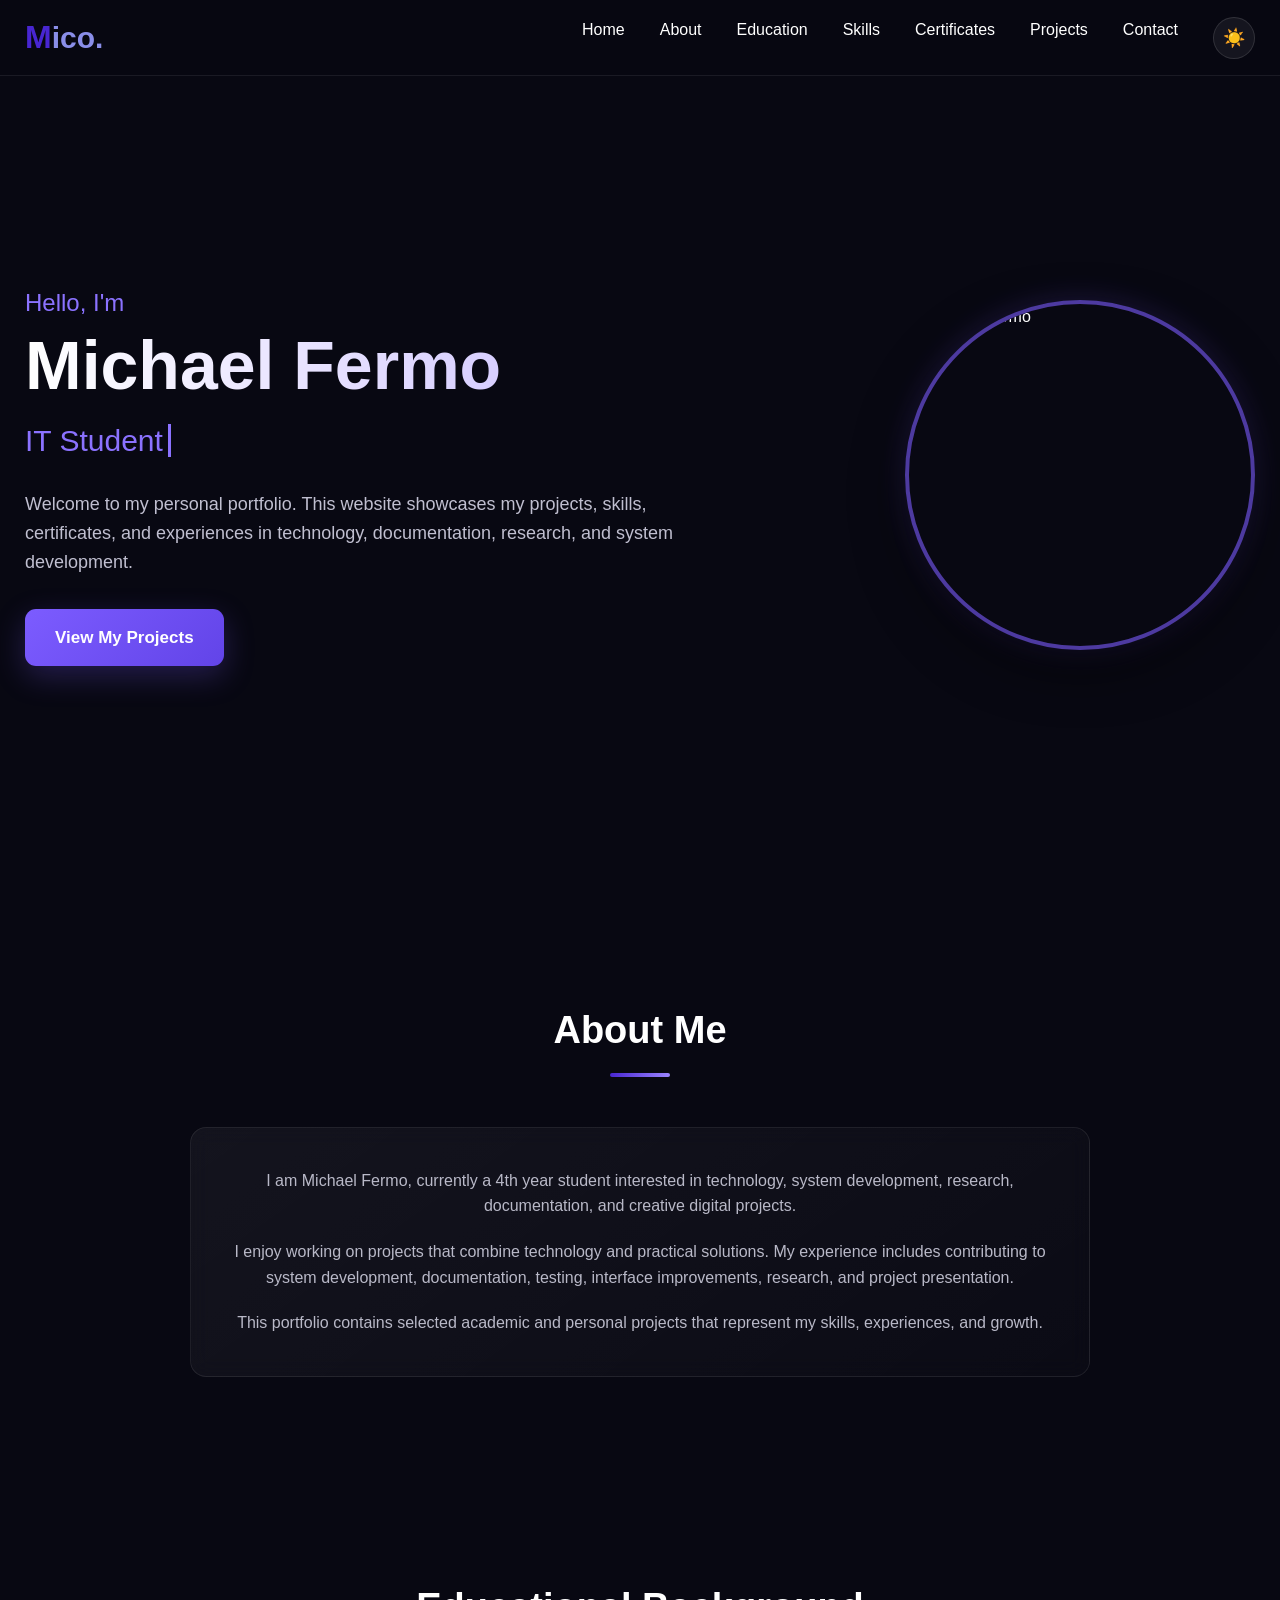
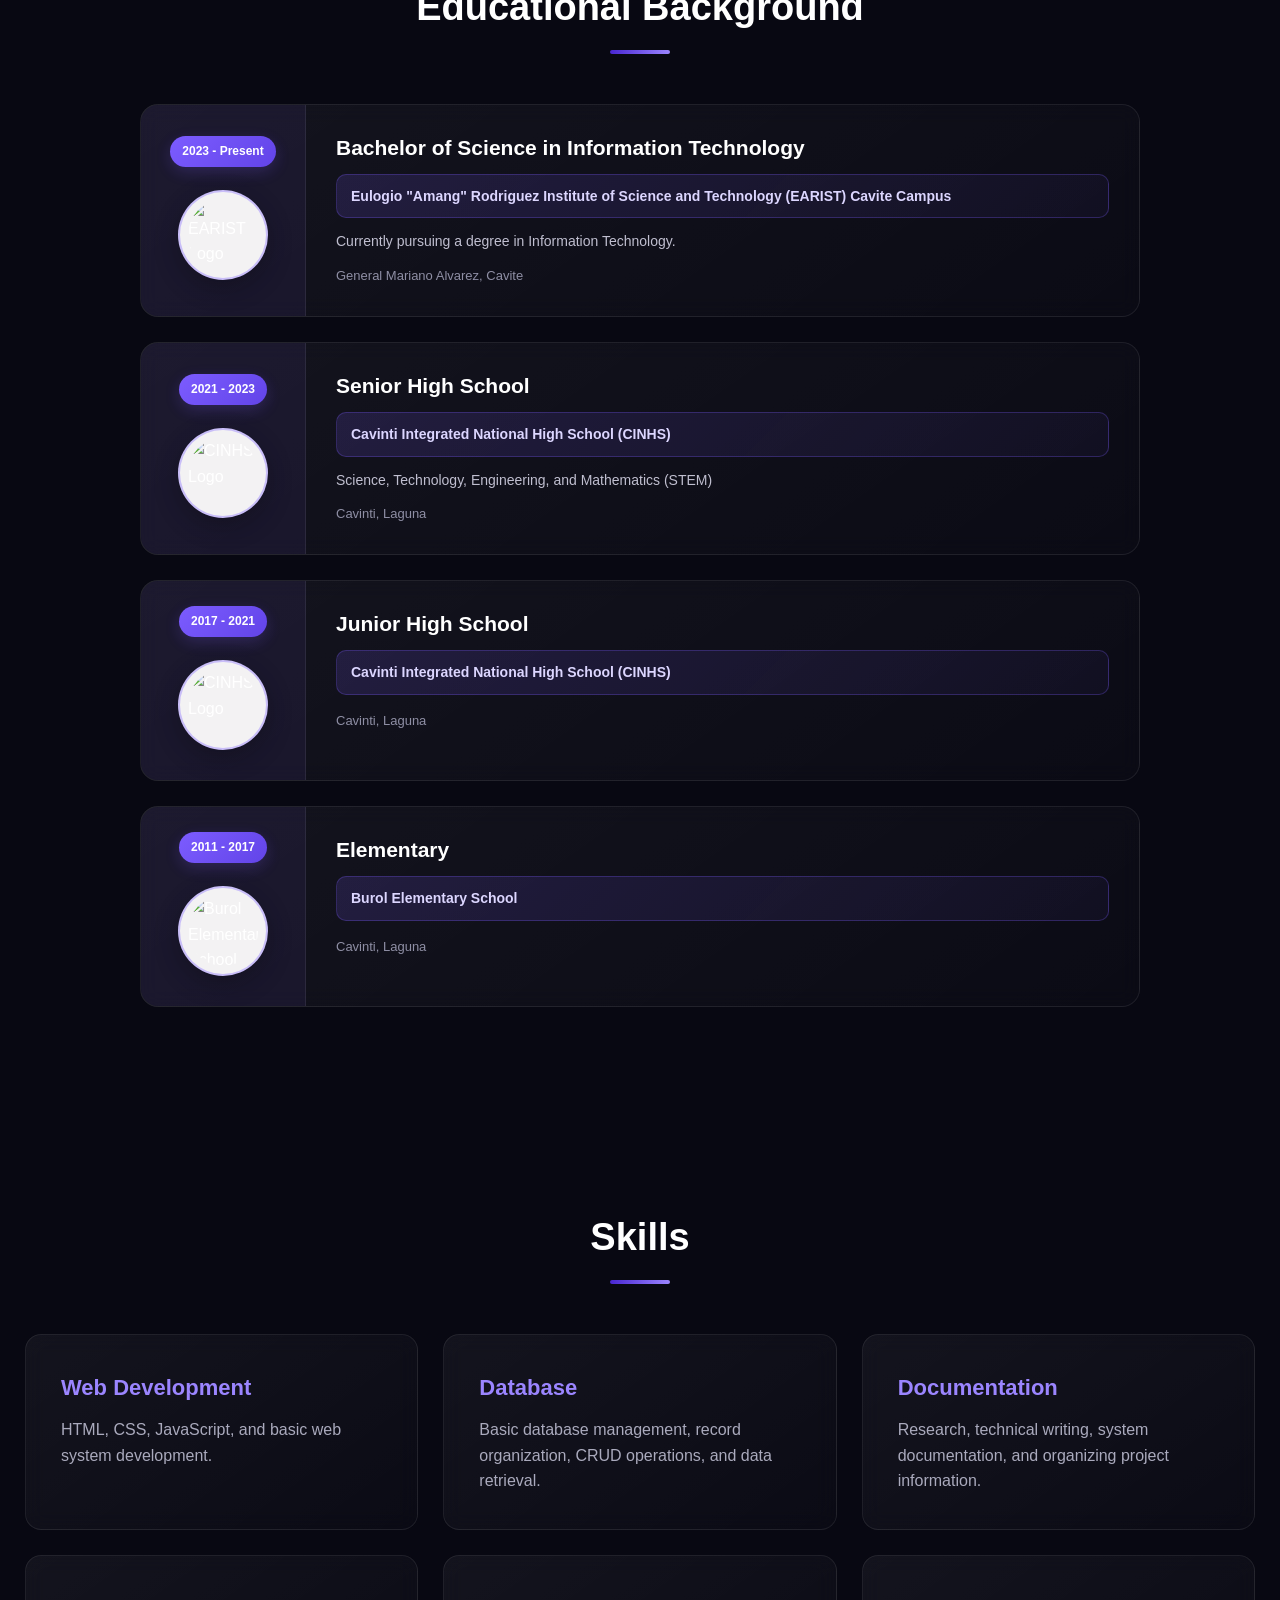
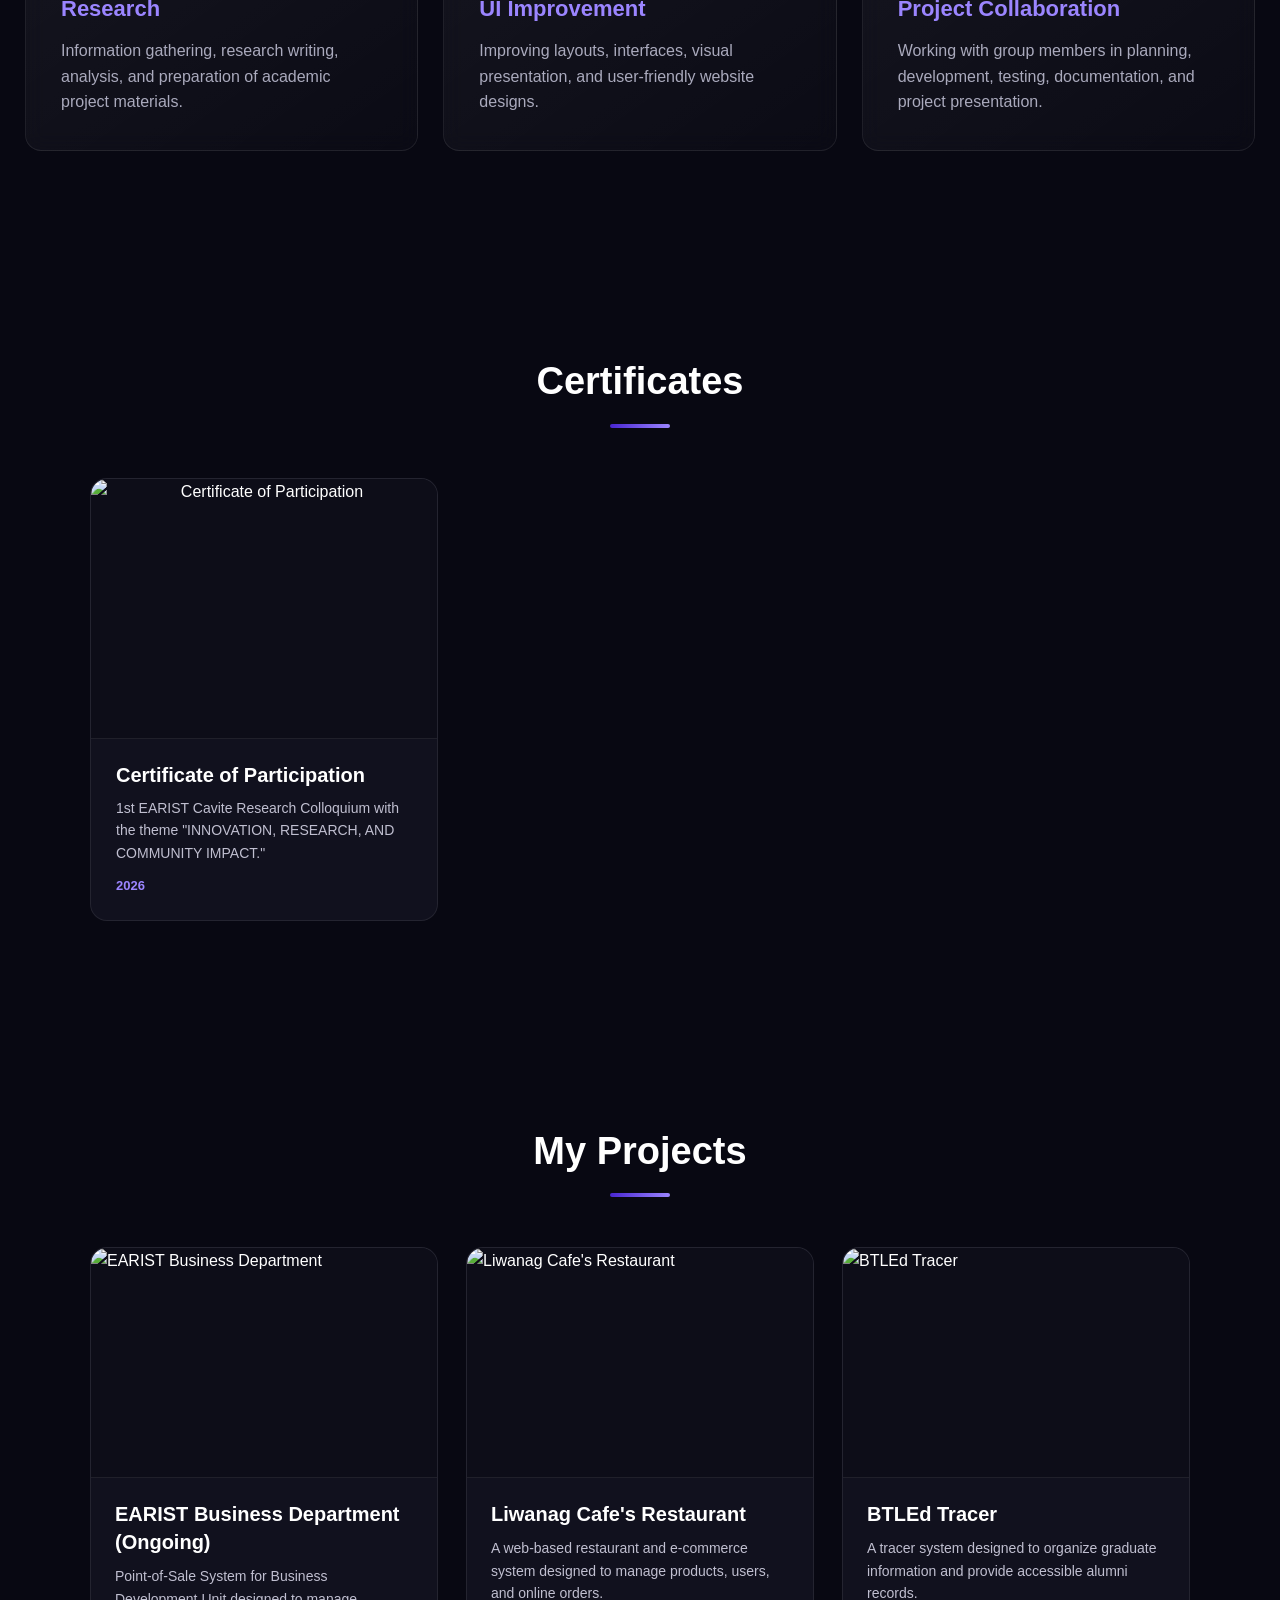
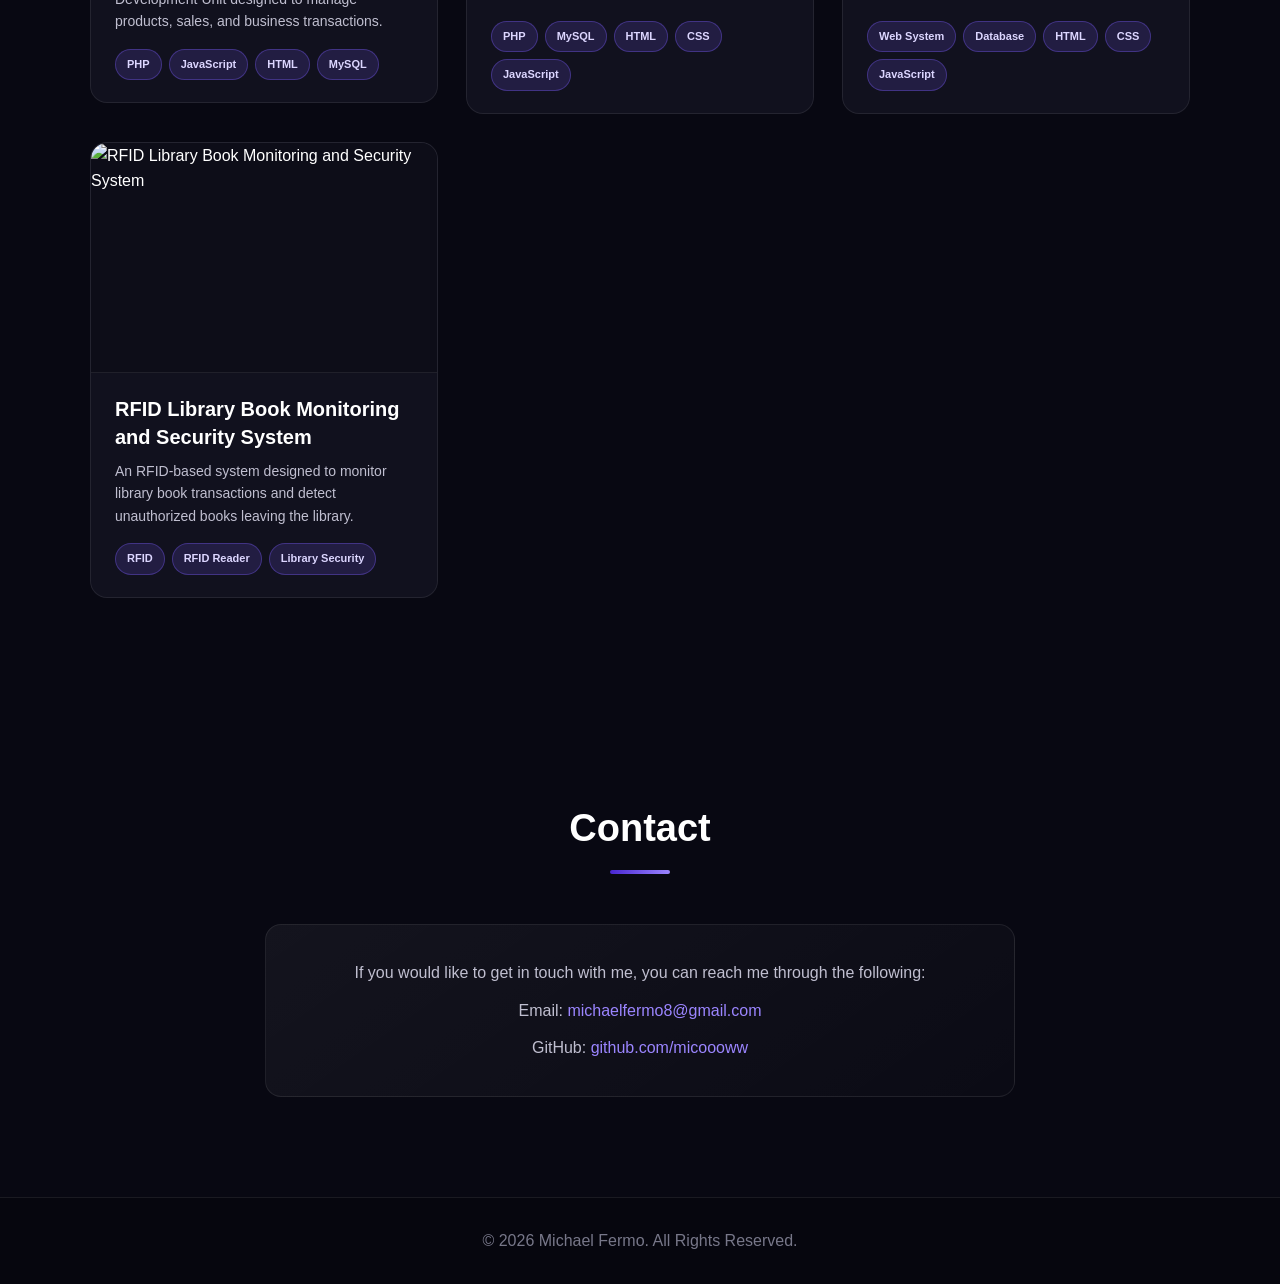
==== michael portfolio/index.html @ c7717c49 "Update index" ====
<!DOCTYPE html>
<html lang="en">
<head>
    <meta charset="UTF-8">
    <meta name="viewport" content="width=device-width, initial-scale=1.0">

    <title>Michael Fermo | My Portfolio</title>

    <link rel="stylesheet" href="style.css">
</head>

<body>

<!-- =========================================
     HEADER / NAVIGATION
========================================= -->

<header>
    <nav>
        <h2 class="logo">
            <span>M</span>ico.
        </h2>

        <ul>
            <li><a href="#home">Home</a></li>
            <li><a href="#about">About</a></li>
            <li><a href="#education">Education</a></li>
            <li><a href="#skills">Skills</a></li>
            <li><a href="#certificates">Certificates</a></li>
            <li><a href="#projects">Projects</a></li>
            <li><a href="#contact">Contact</a></li>

            <li>
                <button
                    id="theme-toggle"
                    class="theme-toggle"
                    type="button"
                    aria-label="Switch to light mode"
                    title="Switch to light mode"
                >
                    ☀️
                </button>
            </li>
        </ul>
    </nav>
</header>


<main>

    <!-- =========================================
         HOME
    ========================================= -->

    <section id="home" class="hero">

        <div class="hero-text">

            <p class="hello">Hello, I'm</p>

            <h1>Michael Fermo</h1>

            <div class="typing-text">
                <span id="typing">IT Student</span>
            </div>

            <p class="intro">
                Welcome to my personal portfolio. This website showcases my
                projects, skills, certificates, and experiences in technology,
                documentation, research, and system development.
            </p>

            <a href="#projects" class="button">
                View My Projects
            </a>

        </div>


        <div class="hero-image">

            <div
                class="photo-card"
                onclick="this.classList.toggle('flipped')"
            >

                <div class="photo-inner">

                    <div class="photo-front">
                        <img
                            src="myself.png"
                            alt="Michael Fermo"
                        >
                    </div>

                    <div class="photo-back">
                        <img
                            src="profile/back.png"
                            alt="Michael Fermo Portfolio"
                        >
                    </div>

                </div>

            </div>

        </div>

    </section>


    <!-- =========================================
         ABOUT ME
    ========================================= -->

    <section id="about">

        <h2 class="section-title">About Me</h2>

        <div class="about-container">

            <div class="about-text">

                <p>
                    I am Michael Fermo, currently a 4th year student interested
                    in technology, system development, research, documentation,
                    and creative digital projects.
                </p>

                <p>
                    I enjoy working on projects that combine technology and
                    practical solutions. My experience includes contributing
                    to system development, documentation, testing, interface
                    improvements, research, and project presentation.
                </p>

                <p>
                    This portfolio contains selected academic and personal
                    projects that represent my skills, experiences, and growth.
                </p>

            </div>

        </div>

    </section>


    <!-- =========================================
         EDUCATIONAL BACKGROUND
    ========================================= -->

    <section id="education">

        <h2 class="section-title">
            Educational Background
        </h2>

        <div class="education-container">

            <!-- COLLEGE -->
            <div class="education-card">

                <div class="education-left">

                    <div class="education-year">
                        2023 - Present
                    </div>

                    <div class="education-logo">
                        <img
                            src="education/earist.jpg"
                            alt="EARIST Logo"
                        >
                    </div>

                </div>

                <div class="education-content">

                    <h3>
                        Bachelor of Science in Information Technology
                    </h3>

                    <div class="school-name">
                        Eulogio "Amang" Rodriguez Institute
                        of Science and Technology (EARIST)
                        Cavite Campus
                    </div>

                    <p>
                        Currently pursuing a degree in Information Technology.
                    </p>

                    <span class="education-location">
                        General Mariano Alvarez, Cavite
                    </span>

                </div>

            </div>


            <!-- SENIOR HIGH SCHOOL -->
            <div class="education-card">

                <div class="education-left">

                    <div class="education-year">
                        2021 - 2023
                    </div>

                    <div class="education-logo">
                        <img
                            src="education/cinhs.jpg"
                            alt="CINHS Logo"
                        >
                    </div>

                </div>

                <div class="education-content">

                    <h3>
                        Senior High School
                    </h3>

                    <div class="school-name">
                        Cavinti Integrated National High School (CINHS)
                    </div>

                    <p>
                        Science, Technology, Engineering, and Mathematics
                        (STEM)
                    </p>

                    <span class="education-location">
                        Cavinti, Laguna
                    </span>

                </div>

            </div>


            <!-- JUNIOR HIGH SCHOOL -->
            <div class="education-card">

                <div class="education-left">

                    <div class="education-year">
                        2017 - 2021
                    </div>

                    <div class="education-logo">
                        <img
                            src="education/cinhs.jpg"
                            alt="CINHS Logo"
                        >
                    </div>

                </div>

                <div class="education-content">

                    <h3>
                        Junior High School
                    </h3>

                    <div class="school-name">
                        Cavinti Integrated National High School (CINHS)
                    </div>

                    <span class="education-location">
                        Cavinti, Laguna
                    </span>

                </div>

            </div>


            <!-- ELEMENTARY -->
            <div class="education-card">

                <div class="education-left">

                    <div class="education-year">
                        2011 - 2017
                    </div>

                    <div class="education-logo">
                        <img
                            src="education/burol.jpg"
                            alt="Burol Elementary School Logo"
                        >
                    </div>

                </div>

                <div class="education-content">

                    <h3>
                        Elementary
                    </h3>

                    <div class="school-name">
                        Burol Elementary School
                    </div>

                    <span class="education-location">
                        Cavinti, Laguna
                    </span>

                </div>

            </div>

        </div>

    </section>


    <!-- =========================================
         SKILLS
    ========================================= -->

    <section id="skills">

        <h2 class="section-title">Skills</h2>

        <div class="skills-container">

            <div class="skill">
                <h3>Web Development</h3>
                <p>
                    HTML, CSS, JavaScript, and basic web system development.
                </p>
            </div>

            <div class="skill">
                <h3>Database</h3>
                <p>
                    Basic database management, record organization, CRUD
                    operations, and data retrieval.
                </p>
            </div>

            <div class="skill">
                <h3>Documentation</h3>
                <p>
                    Research, technical writing, system documentation,
                    and organizing project information.
                </p>
            </div>

            <div class="skill">
                <h3>Research</h3>
                <p>
                    Information gathering, research writing, analysis,
                    and preparation of academic project materials.
                </p>
            </div>

            <div class="skill">
                <h3>UI Improvement</h3>
                <p>
                    Improving layouts, interfaces, visual presentation,
                    and user-friendly website designs.
                </p>
            </div>

            <div class="skill">
                <h3>Project Collaboration</h3>
                <p>
                    Working with group members in planning, development,
                    testing, documentation, and project presentation.
                </p>
            </div>

        </div>

    </section>


    <!-- =========================================
         CERTIFICATES
    ========================================= -->

    <section id="certificates">

        <h2 class="section-title">Certificates</h2>

        <div class="certificates-container">

            <a href="cert.html" class="certificate-link">

                <div class="certificate-card">

                    <div class="certificate-image">
                        <img
                            src="certificate.jpg"
                            alt="Certificate of Participation"
                        >
                    </div>

                    <div class="certificate-info">

                        <h3>Certificate of Participation</h3>

                        <p>
                            1st EARIST Cavite Research Colloquium with the theme
                            "INNOVATION, RESEARCH, AND COMMUNITY IMPACT."
                        </p>

                        <span>2026</span>

                    </div>

                </div>

            </a>

        </div>

    </section>


    <!-- =========================================
         PROJECTS
    ========================================= -->

    <section id="projects">

        <h2 class="section-title">My Projects</h2>

        <div class="projects-container">

            <!-- BDU -->
            <a href="bdu.html" class="portfolio-project-link">

                <div class="portfolio-project-card">

                    <div class="portfolio-project-image">
                        <img
                            src="projects/bdu.png"
                            alt="EARIST Business Department"
                        >
                    </div>

                    <div class="portfolio-project-info">

                        <h3>EARIST Business Department (Ongoing)</h3>

                        <p>
                            Point-of-Sale System for Business Development Unit
                            designed to manage products, sales, and business
                            transactions.
                        </p>

                        <div class="portfolio-project-tags">
                            <span>PHP</span>
                            <span>JavaScript</span>
                            <span>HTML</span>
                            <span>MySQL</span>
                        </div>

                    </div>

                </div>

            </a>


            <!-- LIWANAG -->
            <a href="liwanag.html" class="portfolio-project-link">

                <div class="portfolio-project-card">

                    <div class="portfolio-project-image">
                        <img
                            src="projects/liwanag.png"
                            alt="Liwanag Cafe's Restaurant"
                        >
                    </div>

                    <div class="portfolio-project-info">

                        <h3>Liwanag Cafe's Restaurant</h3>

                        <p>
                            A web-based restaurant and e-commerce system designed
                            to manage products, users, and online orders.
                        </p>

                        <div class="portfolio-project-tags">
                            <span>PHP</span>
                            <span>MySQL</span>
                            <span>HTML</span>
                            <span>CSS</span>
                            <span>JavaScript</span>
                        </div>

                    </div>

                </div>

            </a>


            <!-- BTLED -->
            <a href="btled.html" class="portfolio-project-link">

                <div class="portfolio-project-card">

                    <div class="portfolio-project-image">
                        <img
                            src="projects/educ.png"
                            alt="BTLEd Tracer"
                        >
                    </div>

                    <div class="portfolio-project-info">

                        <h3>BTLEd Tracer</h3>

                        <p>
                            A tracer system designed to organize graduate
                            information and provide accessible alumni records.
                        </p>

                        <div class="portfolio-project-tags">
                            <span>Web System</span>
                            <span>Database</span>
                            <span>HTML</span>
                            <span>CSS</span>
                            <span>JavaScript</span>
                        </div>

                    </div>

                </div>

            </a>


            <!-- RFID -->
            <a href="rfid.html" class="portfolio-project-link">

                <div class="portfolio-project-card">

                    <div class="portfolio-project-image">
                        <img
                            src="projects/rfid.png"
                            alt="RFID Library Book Monitoring and Security System"
                        >
                    </div>

                    <div class="portfolio-project-info">

                        <h3>
                            RFID Library Book Monitoring and Security System
                        </h3>

                        <p>
                            An RFID-based system designed to monitor library
                            book transactions and detect unauthorized books
                            leaving the library.
                        </p>

                        <div class="portfolio-project-tags">
                            <span>RFID</span>
                            <span>RFID Reader</span>
                            <span>Library Security</span>
                        </div>

                    </div>

                </div>

            </a>

        </div>

    </section>


    <!-- =========================================
         CONTACT
    ========================================= -->

    <section id="contact">

        <h2 class="section-title">Contact</h2>

        <div class="contact-container">

            <p>
                If you would like to get in touch with me, you can reach me
                through the following:
            </p>

            <p>
                Email:
                <a
                    href="https://mail.google.com/mail/?view=cm&amp;fs=1&amp;to=michaelfermo8@gmail.com"
                    target="_blank"
                    rel="noopener"
                >
                    michaelfermo8@gmail.com
                </a>
            </p>

            <p>
                GitHub:
                <a
                    href="https://github.com/micoooww"
                    target="_blank"
                    rel="noopener"
                >
                    github.com/micoooww
                </a>
            </p>

        </div>

    </section>

</main>


<!-- =========================================
     FOOTER
========================================= -->

<footer>
    <p>&copy; 2026 Michael Fermo. All Rights Reserved.</p>
</footer>


<script src="script.js"></script>

</body>
</html>
---- michael portfolio/style.css ----
/* =========================================
   RESET
========================================= */

* {
    margin: 0;
    padding: 0;
    box-sizing: border-box;
}

html {
    scroll-behavior: smooth;
}

body {
    font-family: Arial, Helvetica, sans-serif;
    background: #080812;
    color: white;
    line-height: 1.6;
}


/* =========================================
   NAVIGATION
========================================= */

header {
    position: fixed;
    top: 0;
    left: 0;

    width: 100%;

    z-index: 1000;

    background: rgba(8, 8, 18, 0.92);

    backdrop-filter: blur(12px);

    border-bottom: 1px solid rgba(255, 255, 255, 0.08);
}

nav {
    max-width: 1350px;

    height: 75px;

    margin: auto;

    padding: 0 25px;

    display: flex;

    align-items: center;

    justify-content: space-between;
}


/* =========================================
   LOGO
========================================= */

.logo {
    color: #8a8ee9;

    font-size: 30px;

    font-weight: bold;
}

.logo span {
    color: #4826d1;

    font-size: 32px;

    font-weight: bold;
}


/* =========================================
   NAVIGATION LINKS
========================================= */

nav ul {
    display: flex;

    list-style: none;

    gap: 35px;
}

nav ul li a {
    position: relative;

    color: white;

    text-decoration: none;

    font-size: 16px;

    font-weight: 500;

    transition: 0.3s ease;
}

nav ul li a:hover {
    color: #9b85ff;
}

nav ul li a::after {
    content: "";

    position: absolute;

    left: 0;

    bottom: -7px;

    width: 0;

    height: 2px;

    background: #7c5cff;

    transition: 0.3s ease;
}

nav ul li a:hover::after {
    width: 100%;
}


/* =========================================
   HERO / LANDING PAGE
========================================= */

.hero {
    max-width: 1350px;

    min-height: 100vh;

    margin: auto;

    padding: 120px 25px 70px;

    display: flex;

    align-items: center;

    justify-content: space-between;

    gap: 80px;
}

.hero-text {
    flex: 1;

    max-width: 700px;
}

.hello {
    color: #8b72ff;

    font-size: 24px;

    margin-bottom: 5px;
}

.hero-text h1 {
    font-size: 68px;

    line-height: 1.1;

    margin-bottom: 15px;

    background: linear-gradient(
        90deg,
        #ffffff,
        #c5b8ff
    );

    -webkit-background-clip: text;

    background-clip: text;

    -webkit-text-fill-color: transparent;
}


/* =========================================
   TYPING EFFECT
========================================= */

.typing-text {
    color: #8b72ff;

    font-size: 30px;

    margin-bottom: 25px;

    min-height: 45px;
}

#typing {
    border-right: 3px solid #8b72ff;

    padding-right: 5px;

    animation: blinkCursor 0.7s infinite;
}

@keyframes blinkCursor {

    0%,
    50% {
        border-color: #8b72ff;
    }

    51%,
    100% {
        border-color: transparent;
    }
}


/* =========================================
   HERO INTRO
========================================= */

.intro {
    max-width: 650px;

    color: #c0bfd0;

    font-size: 18px;
}


/* =========================================
   MAIN BUTTON
========================================= */

.button {
    display: inline-block;

    margin-top: 32px;

    padding: 15px 30px;

    color: white;

    background: linear-gradient(
        135deg,
        #7c5cff,
        #6244e8
    );

    text-decoration: none;

    border-radius: 11px;

    font-size: 17px;

    font-weight: bold;

    box-shadow:
        0 10px 30px rgba(124, 92, 255, 0.25);

    transition:
        transform 0.3s ease,
        box-shadow 0.3s ease;
}

.button:hover {
    transform: translateY(-5px);

    box-shadow:
        0 15px 35px rgba(124, 92, 255, 0.45);
}


/* =========================================
   PROFILE PHOTO
========================================= */

.hero-image {
    flex: 0 0 350px;

    display: flex;

    justify-content: center;

    align-items: center;
}

.photo-card {
    width: 350px;

    height: 350px;

    perspective: 1000px;

    cursor: pointer;
}

.photo-inner {
    position: relative;

    width: 100%;

    height: 100%;

    transform-style: preserve-3d;

    transition:
        transform 0.8s ease;
}

.photo-card.flipped .photo-inner {
    transform: rotateY(180deg);
}

.photo-front,
.photo-back {
    position: absolute;

    top: 0;

    left: 0;

    width: 100%;

    height: 100%;

    overflow: hidden;

    border-radius: 50%;

    backface-visibility: hidden;

    border:
        4px solid rgba(124, 92, 255, 0.6);

    box-shadow:
        0 20px 50px rgba(0, 0, 0, 0.5),
        0 0 30px rgba(124, 92, 255, 0.2);
}

.photo-front {
    transform: rotateY(0deg);
}

.photo-back {
    transform: rotateY(180deg);
}

.photo-front img,
.photo-back img {
    display: block;

    width: 100%;

    height: 100%;

    object-fit: cover;

    border-radius: 50%;
}


/* =========================================
   GENERAL SECTIONS
========================================= */

section {
    max-width: 1350px;

    margin: auto;

    padding: 100px 25px;
}

.section-title {
    text-align: center;

    color: white;

    font-size: 38px;

    margin-bottom: 50px;
}

.section-title::after {
    content: "";

    display: block;

    width: 60px;

    height: 4px;

    margin: 12px auto 0;

    border-radius: 5px;

    background: linear-gradient(
        90deg,
        #4826d1,
        #9b85ff
    );
}


/* =========================================
   ABOUT
========================================= */

#about {
    text-align: center;
}

.about-container {
    max-width: 900px;

    margin: auto;
}

.about-text {
    padding: 40px;

    border-radius: 16px;

    border:
        1px solid rgba(255, 255, 255, 0.08);

    background: linear-gradient(
        145deg,
        rgba(255, 255, 255, 0.05),
        rgba(255, 255, 255, 0.015)
    );

    backdrop-filter: blur(10px);
}

.about-text p {
    color: #b9b9c8;

    margin-bottom: 20px;
}

.about-text p:last-child {
    margin-bottom: 0;
}




/* =========================================
   EDUCATIONAL BACKGROUND
========================================= */

#education {
    text-align: center;
}

.education-container {
    max-width: 1000px;
    margin: auto;

    display: flex;
    flex-direction: column;
    gap: 25px;
}

.education-card {
    display: flex;
    align-items: stretch;

    text-align: left;

    border-radius: 18px;

    border:
        1px solid rgba(255, 255, 255, 0.08);

    background: linear-gradient(
        145deg,
        rgba(255, 255, 255, 0.05),
        rgba(255, 255, 255, 0.015)
    );

    backdrop-filter: blur(10px);

    overflow: hidden;

    transition:
        transform 0.35s ease,
        border-color 0.35s ease,
        box-shadow 0.35s ease;
}

.education-card:hover {
    transform: translateY(-7px);

    border-color:
        rgba(124, 92, 255, 0.45);

    box-shadow:
        0 20px 40px rgba(0, 0, 0, 0.35);
}


/* =========================================
   LEFT SIDE - YEAR + LOGO
========================================= */

.education-left {
    width: 165px;
    min-width: 165px;

    display: flex;
    flex-direction: column;

    align-items: center;
    justify-content: center;

    gap: 18px;

    padding: 25px 15px;

    background:
        rgba(124, 92, 255, 0.08);

    border-right:
        1px solid rgba(255, 255, 255, 0.08);
}


/* =========================================
   EDUCATION YEAR
========================================= */

.education-year {
    display: inline-block;

    padding: 6px 12px;

    border-radius: 20px;

    color: white;

    font-size: 12px;

    font-weight: bold;

    text-align: center;

    background:
        linear-gradient(
            135deg,
            #7c5cff,
            #6244e8
        );

    box-shadow:
        0 5px 15px rgba(124, 92, 255, 0.2);
}


/* =========================================
   EDUCATION LOGO
========================================= */

.education-logo {
    width: 100px;
    height: 100px;

    display: flex;
    align-items: center;
    justify-content: center;
}

.education-logo img {
    width: 90px;
    height: 90px;

    display: block;

    object-fit: contain;
    object-position: center;

    padding: 8px;

    background:
        rgba(255, 255, 255, 0.95);

    border-radius: 50%;

    border:
        2px solid rgba(124, 92, 255, 0.35);

    box-shadow:
        0 8px 25px rgba(0, 0, 0, 0.25);

    transition:
        transform 0.35s ease;
}

.education-card:hover
.education-logo img {
    transform: scale(1.08);
}


/* =========================================
   EDUCATION CONTENT
========================================= */

.education-content {
    flex: 1;

    padding: 28px 30px;
}

.education-content h3 {
    color: white;

    font-size: 21px;

    line-height: 1.4;

    margin-bottom: 12px;
}


/* =========================================
   SCHOOL NAME
========================================= */

.school-name {
    display: block;

    margin-bottom: 12px;

    padding: 10px 14px;

    border-radius: 10px;

    color: #dcd6ff;

    font-size: 14px;

    font-weight: 600;

    line-height: 1.6;

    background:
        linear-gradient(
            135deg,
            rgba(124, 92, 255, 0.16),
            rgba(124, 92, 255, 0.05)
        );

    border:
        1px solid rgba(124, 92, 255, 0.28);
}

.education-content p {
    color: #c0bfd0;

    font-size: 14px;

    line-height: 1.7;

    margin-bottom: 8px;
}

.education-location {
    color: #8f8fa5;

    font-size: 13px;
    font-weight: 500;
}


/* =========================================
   SKILLS
========================================= */

.skills-container {
    display: grid;

    grid-template-columns:
        repeat(3, 1fr);

    gap: 25px;
}

.skill {
    padding: 35px;

    border-radius: 16px;

    border:
        1px solid rgba(255, 255, 255, 0.08);

    background: linear-gradient(
        145deg,
        rgba(255, 255, 255, 0.05),
        rgba(255, 255, 255, 0.015)
    );

    backdrop-filter: blur(10px);

    transition:
        transform 0.4s ease,
        border-color 0.4s ease,
        box-shadow 0.4s ease;
}

.skill:hover {
    transform: translateY(-10px);

    border-color:
        rgba(124, 92, 255, 0.4);

    box-shadow:
        0 20px 40px rgba(0, 0, 0, 0.3);
}

.skill h3 {
    color: #9b85ff;

    font-size: 22px;

    margin-bottom: 12px;
}

.skill p {
    color: #aaaabd;
}


/* =========================================
   PROJECTS
========================================= */

.projects-container {
    display: grid;
    grid-template-columns: repeat(3, 1fr);
    gap: 28px;
    max-width: 1100px;
    margin: 0 auto;
}

.portfolio-project-link {
    display: block;
    width: 100%;
    color: inherit;
    text-decoration: none;
}

.portfolio-project-link:hover,
.portfolio-project-link:visited,
.portfolio-project-link:active,
.portfolio-project-link:focus {
    color: inherit;
    text-decoration: none;
}

.portfolio-project-card {
    width: 100%;
    overflow: hidden;
    border-radius: 17px;
    background: #11111e;
    border: 1px solid rgba(255, 255, 255, 0.08);
    transition:
        transform 0.4s ease,
        border-color 0.4s ease,
        box-shadow 0.4s ease;
}

.portfolio-project-card:hover {
    transform: translateY(-10px);
    border-color: rgba(124, 92, 255, 0.55);
    box-shadow: 0 20px 45px rgba(0, 0, 0, 0.45);
}

.portfolio-project-image {
    width: 100%;
    height: 230px;
    overflow: hidden;
    background: #0d0d18;
    border-bottom: 1px solid rgba(255, 255, 255, 0.08);
}

.portfolio-project-image img {
    display: block;
    width: 100%;
    height: 100%;
    object-fit: cover;
    object-position: center;
    transition: transform 0.5s ease;
}

.portfolio-project-card:hover .portfolio-project-image img {
    transform: scale(1.05);
}

.portfolio-project-info {
    padding: 22px 24px;
    text-align: left;
}

.portfolio-project-info h3 {
    color: white;
    font-size: 20px;
    line-height: 1.4;
    margin-bottom: 9px;
}

.portfolio-project-info p {
    color: #c0bfd0;
    font-size: 14px;
    line-height: 1.6;
    margin-bottom: 16px;
}

.portfolio-project-tags {
    display: flex;
    flex-wrap: wrap;
    gap: 7px;
}

.portfolio-project-tags span {
    display: inline-block;
    padding: 6px 11px;
    border-radius: 20px;
    color: #dcd6ff;
    font-size: 11px;
    font-weight: 600;
    background: rgba(124, 92, 255, 0.16);
    border: 1px solid rgba(124, 92, 255, 0.35);
}

.portfolio-project-link:focus-visible .portfolio-project-card {
    outline: 2px solid #9b85ff;
    outline-offset: 4px;
}


/* =========================================
   CERTIFICATES
========================================= */

#certificates {
    text-align: center;
}

.certificates-container {
    display: grid;
    grid-template-columns: repeat(3, 1fr);
    gap: 28px;
    max-width: 1100px;
    margin: auto;
}

.certificate-link,
.certificate-link:hover,
.certificate-link:visited,
.certificate-link:active,
.certificate-link:focus {
    display: block;
    color: inherit;
    text-decoration: none;
}

.certificate-link .certificate-info,
.certificate-link .certificate-info h3,
.certificate-link .certificate-info p,
.certificate-link .certificate-info span {
    text-decoration: none;
}

.certificate-card {
    overflow: hidden;
    border-radius: 17px;
    border: 1px solid rgba(255, 255, 255, 0.08);
    background: #11111e;
    transition:
        transform 0.4s ease,
        border-color 0.4s ease,
        box-shadow 0.4s ease;
}

.certificate-card:hover {
    transform: translateY(-10px);
    border-color: rgba(124, 92, 255, 0.55);
    box-shadow: 0 20px 45px rgba(0, 0, 0, 0.45);
}

.certificate-image {
    width: 100%;
    height: 260px;
    overflow: hidden;
    background: #0d0d18;
    border-bottom: 1px solid rgba(255, 255, 255, 0.08);
}

.certificate-image img {
    display: block;
    width: 100%;
    height: 100%;
    object-fit: contain;
    object-position: center;
    transition: transform 0.5s ease;
}

.certificate-card:hover .certificate-image img {
    transform: scale(1.03);
}

.certificate-info {
    padding: 22px 25px;
    text-align: left;
}

.certificate-info h3 {
    color: white;
    font-size: 20px;
    line-height: 1.4;
    margin-bottom: 8px;
}

.certificate-info p {
    color: #c0bfd0;
    font-size: 14px;
    line-height: 1.6;
    margin-bottom: 8px;
}

.certificate-info span {
    color: #9b85ff;
    font-size: 13px;
    font-weight: 600;
}


/* =========================================
   PROJECT DETAIL PAGE
========================================= */

.project-page {
    max-width: 1100px;

    margin: 0 auto;

    padding: 110px 25px 80px;

    min-height: 100vh;
}


/* =========================================
   BACK TO PROJECTS
   CENTER BOTTOM + FOOTER SAFE
========================================= */

.back-button {
    position: fixed !important;

    left: 50% !important;

    bottom: 25px !important;

    transform: translateX(-50%) !important;

    display: inline-flex !important;

    align-items: center;
    justify-content: center;

    gap: 10px;

    padding: 13px 22px;

    color: white !important;

    background: linear-gradient(
        135deg,
        #7c5cff,
        #6244e8
    ) !important;

    text-decoration: none !important;

    border-radius: 10px;

    font-size: 14px;

    font-weight: bold;

    z-index: 99999 !important;

    box-shadow:
        0 8px 25px rgba(124, 92, 255, 0.35);

    transition:
        top 0.25s ease,
        bottom 0.25s ease,
        transform 0.3s ease,
        box-shadow 0.3s ease;
}

.back-button:hover {
    transform:
        translateX(-50%)
        translateY(-4px) !important;

    box-shadow:
        0 12px 35px rgba(124, 92, 255, 0.55);
}

@media (max-width: 700px) {

    .back-button {
        padding: 11px 18px;
        font-size: 13px;
    }
}

@media (max-width: 400px) {

    .back-button {
        padding: 10px 15px;
        font-size: 12px;
    }
}

/* =========================================
   PROJECT DETAIL CARD
========================================= */

.project-detail {
    max-width: 850px;

    margin: 0 auto;

    padding: 35px;

    border-radius: 18px;

    background: linear-gradient(
        145deg,
        rgba(255, 255, 255, 0.06),
        rgba(255, 255, 255, 0.015)
    );

    border:
        1px solid rgba(255, 255, 255, 0.12);

    backdrop-filter: blur(12px);

    box-shadow:
        0 25px 60px rgba(0, 0, 0, 0.35);
}


/* =========================================
   PROJECT DETAIL TITLE
========================================= */

.project-detail > h1 {
    color: white;

    font-size: 32px;

    line-height: 1.2;

    margin-bottom: 8px;
}

.project-subtitle {
    color: #aaaabd;

    font-size: 14px;

    margin-bottom: 25px;
}


/* =========================================
   DETAIL IMAGE
========================================= */

.detail-image {
    position: relative;

    width: 100%;

    height: 420px;

    overflow: hidden;

    border-radius: 14px;

    margin-bottom: 30px;

    border:
        1px solid rgba(255, 255, 255, 0.1);

    background: #11111e;

    cursor: pointer;
}

.detail-image img {
    width: 100%;

    height: 100%;

    display: block;

    object-fit: cover;

    object-position: center;

    transition:
        transform 0.6s ease;
}


/* =========================================
   DETAIL IMAGE OVERLAY
========================================= */

.image-overlay {
    position: absolute;

    inset: 0;

    display: flex;

    align-items: center;

    justify-content: center;

    background:
        rgba(5, 5, 15, 0.35);

    opacity: 0;

    transition:
        opacity 0.4s ease;
}

.image-overlay span {
    padding: 12px 22px;

    border-radius: 25px;

    color: white;

    font-size: 14px;

    font-weight: bold;

    background:
        rgba(124, 92, 255, 0.85);

    border:
        1px solid rgba(255, 255, 255, 0.25);

    transform: translateY(15px);

    transition:
        transform 0.4s ease;
}

.detail-image:hover img {
    transform: scale(1.08);
}

.detail-image:hover .image-overlay {
    opacity: 1;
}

.detail-image:hover .image-overlay span {
    transform: translateY(0);
}


/* =========================================
   PROJECT INFORMATION
========================================= */

.project-info h2 {
    color: #9b85ff;

    font-size: 22px;

    margin-top: 30px;

    margin-bottom: 10px;
}

.project-info h2:first-child {
    margin-top: 0;
}

.project-info p {
    color: #c0bfd0;

    font-size: 14px;

    line-height: 1.8;
}


/* =========================================
   FEATURE LIST
========================================= */

.feature-list {
    padding-left: 22px;

    color: #c0bfd0;
}

.feature-list li {
    margin-bottom: 7px;

    font-size: 14px;
}


/* =========================================
   TECHNOLOGY TAGS
========================================= */

.technology-tags {
    display: flex;

    flex-wrap: wrap;

    gap: 10px;

    margin-top: 15px;
}

.technology-tags span {
    padding: 7px 15px;

    border-radius: 20px;

    color: white;

    font-size: 12px;

    background:
        rgba(124, 92, 255, 0.2);

    border:
        1px solid rgba(124, 92, 255, 0.45);

    transition:
        transform 0.3s ease,
        background 0.3s ease;
}

.technology-tags span:hover {
    transform: translateY(-3px);

    background:
        rgba(124, 92, 255, 0.4);
}


/* =========================================
   CONTACT
========================================= */

#contact {
    text-align: center;
}

.contact-container {
    max-width: 750px;

    margin: auto;

    padding: 35px;

    border-radius: 16px;

    border:
        1px solid rgba(255, 255, 255, 0.08);

    background: linear-gradient(
        145deg,
        rgba(255, 255, 255, 0.05),
        rgba(255, 255, 255, 0.015)
    );
}

.contact-container p {
    color: #c0bfd0;

    margin-bottom: 12px;
}

.contact-container p:last-child {
    margin-bottom: 0;
}

/* CLICKABLE EMAIL AND GITHUB */

.contact-container a {
    color: #9b85ff;

    text-decoration: none;

    transition: 0.3s ease;
}

.contact-container a:hover {
    color: #c5b8ff;

    text-decoration: underline;
}


/* =========================================
   FOOTER
========================================= */

footer {
    text-align: center;

    padding: 30px 20px;

    color: #777789;

    background: #06060e;

    border-top:
        1px solid rgba(255, 255, 255, 0.08);
}


/* =========================================
   TABLET
========================================= */

@media (max-width: 1000px) {

    .hero {
        gap: 40px;
    }

    .hero-text h1 {
        font-size: 55px;
    }

    .hero-image {
        flex: 0 0 300px;
    }

    .photo-card {
        width: 300px;

        height: 300px;
    }

    .skills-container,
    .projects-container,
    .certificates-container {
        grid-template-columns:
            repeat(2, 1fr);
    }
}


/* =========================================
   MOBILE
========================================= */

@media (max-width: 700px) {

    /* NAVIGATION */

    nav {
        height: auto;

        padding-top: 18px;

        padding-bottom: 18px;

        flex-direction: column;

        gap: 15px;
    }

    nav ul {
        flex-wrap: wrap;

        justify-content: center;

        gap: 18px;
    }

    nav ul li a {
        font-size: 14px;
    }


    /* HERO */

    .hero {
        min-height: auto;

        padding-top: 160px;

        padding-bottom: 80px;

        flex-direction: column;

        text-align: center;

        gap: 50px;
    }

    .hero-text {
        max-width: 100%;
    }

    .hello {
        font-size: 20px;
    }

    .hero-text h1 {
        font-size: 45px;
    }

    .typing-text {
        font-size: 24px;

        min-height: 38px;
    }

    .intro {
        font-size: 16px;
    }

    .hero-image {
        flex: none;
    }

    .photo-card {
        width: 280px;

        height: 280px;
    }


    /* SECTIONS */

    section {
        padding:
            80px 20px;
    }

    .section-title {
        font-size: 32px;
    }


    /* SKILLS */

    .skills-container {
        grid-template-columns: 1fr;
    }


    /* PROJECTS */

    .projects-container,
    .certificates-container {
        grid-template-columns: 1fr;
    }

    .portfolio-project-image {
        height: 250px;
    }

    .certificate-image {
        height: 260px;
    }


    /* PROJECT DETAIL */

    .project-page {
        padding:
            110px 18px 60px;
    }

    .project-detail {
        padding: 25px;

        border-radius: 15px;
    }

    .project-detail > h1 {
        font-size: 26px;
    }

    .detail-image {
        height: 250px;
    }

    .project-info h2 {
        font-size: 20px;
    }
}


/* =========================================
   SMALL PHONES
========================================= */

@media (max-width: 400px) {

    .logo {
        font-size: 25px;
    }

    .logo span {
        font-size: 28px;
    }

    nav ul {
        gap: 12px;
    }

    nav ul li a {
        font-size: 12px;
    }

    .hero {
        padding-left: 15px;

        padding-right: 15px;
    }

    .hero-text h1 {
        font-size: 36px;
    }

    .typing-text {
        font-size: 21px;

        min-height: 34px;
    }

    .photo-card {
        width: 240px;

        height: 240px;
    }

    .portfolio-project-image {
        height: 220px;
    }

    .portfolio-project-info {
        padding: 18px;
    }

    .portfolio-project-info h3 {
        font-size: 18px;
    }

    .portfolio-project-info p {
        font-size: 13px;
    }

    .certificate-image {
        height: 220px;
    }

    .certificate-info {
        padding: 20px;
    }

    .project-content {
        padding: 25px;
    }

    .project-content h3 {
        font-size: 20px;
    }

    .project-content p {
        font-size: 14px;
    }

    .project-detail {
        padding: 20px;
    }

    .project-detail > h1 {
        font-size: 23px;
    }

    .detail-image {
        height: 210px;
    }
}

/* =========================================
   THEME TOGGLE
========================================= */

.theme-toggle {
    width: 42px;
    height: 42px;

    display: flex;
    align-items: center;
    justify-content: center;

    border: 1px solid rgba(255, 255, 255, 0.12);

    border-radius: 50%;

    background: rgba(255, 255, 255, 0.06);

    color: white;

    font-size: 18px;

    line-height: 1;

    cursor: pointer;

    transition:
        transform 0.3s ease,
        background 0.3s ease,
        border-color 0.3s ease;
}

.theme-toggle:hover {
    transform: rotate(20deg) scale(1.08);

    background: rgba(124, 92, 255, 0.2);

    border-color: rgba(124, 92, 255, 0.5);
}


/* =========================================
   LIGHT MODE
========================================= */

body.light-mode {
    background: #f5f5fa;
    color: #222;
}

body.light-mode header {
    background: rgba(255, 255, 255, 0.94);
    border-bottom: 1px solid rgba(0, 0, 0, 0.08);
}

body.light-mode .logo {
    color: #6255c7;
}

body.light-mode .logo span {
    color: #4826d1;
}

body.light-mode nav ul li a {
    color: #222;
}

body.light-mode nav ul li a:hover {
    color: #6244e8;
}

body.light-mode .hero-text h1 {
    background: linear-gradient(
        90deg,
        #222,
        #462bc1
    );

    -webkit-background-clip: text;
    background-clip: text;
    -webkit-text-fill-color: transparent;
}

body.light-mode .hello,
body.light-mode .typing-text {
    color: #4a30c1;
}

body.light-mode .intro {
    color: #555;
}

body.light-mode .section-title {
    color: #222;
}

body.light-mode .about-text {
    background: linear-gradient(
        145deg,
        rgba(255, 255, 255, 0.95),
        rgba(245, 245, 250, 0.95)
    );

    border-color: rgba(0, 0, 0, 0.08);
}

body.light-mode .about-text p {
    color: #555;
}

body.light-mode .skill {
    background: linear-gradient(
        145deg,
        #ffffff,
        #f5f5fa
    );

    border-color: rgba(0, 0, 0, 0.08);
}

body.light-mode .skill p {
    color: #555;
}

body.light-mode .education-card {
    background: linear-gradient(
        145deg,
        #ffffff,
        #f5f5fa
    );

    border-color: rgba(0, 0, 0, 0.08);
}

body.light-mode .education-left {
    background: rgba(141, 92, 255, 0.08);
    border-right-color: rgba(0, 0, 0, 0.08);
}

body.light-mode .education-content h3 {
    color: #222;
}

body.light-mode .education-content p {
    color: #555;
}

body.light-mode .education-location {
    color: #777;
}

body.light-mode .school-name {
    color: #503dbf;

    background:
        linear-gradient(
            135deg,
            rgba(138, 110, 253, 0.12),
            rgba(124, 92, 255, 0.04)
        );

    border-color:
        rgba(128, 108, 205, 0.25);
}

body.light-mode .portfolio-project-card {
    background: #ffffff;
    border-color: rgba(0, 0, 0, 0.08);
}

body.light-mode .portfolio-project-info h3 {
    color: #222;
}

body.light-mode .portfolio-project-info p {
    color: #555;
}

body.light-mode .certificate-card {
    background: #ffffff;
    border-color: rgba(0, 0, 0, 0.08);
}

body.light-mode .certificate-info h3 {
    color: #222;
}

body.light-mode .certificate-info p {
    color: #555;
}

body.light-mode .project-detail {
    background: linear-gradient(
        145deg,
        #ffffff,
        #f5f5fa
    );

    border-color: rgba(0, 0, 0, 0.08);
}

body.light-mode .project-detail > h1 {
    color: #222;
}

body.light-mode .project-subtitle {
    color: #777;
}

body.light-mode .project-info p,
body.light-mode .feature-list {
    color: #555;
}

body.light-mode .contact-container {
    background: linear-gradient(
        145deg,
        #ffffff,
        #f5f5fa
    );

    border-color: rgba(0, 0, 0, 0.08);
}

body.light-mode .contact-container p {
    color: #555;
}

body.light-mode footer {
    background: #e9e9f0;
    color: #666;
    border-top-color: rgba(0, 0, 0, 0.08);
}

body.light-mode .theme-toggle {
    background: #eeeeF5;
    color: #332475;
    border-color: rgba(0, 0, 0, 0.1);
}


/* =========================================
   EDUCATION - MOBILE
========================================= */

@media (max-width: 700px) {

    .education-card {
        flex-direction: column;
    }

    .education-left {
        width: 100%;
        min-width: 0;

        flex-direction: row;

        padding: 18px;

        gap: 20px;

        border-right: none;

        border-bottom:
            1px solid rgba(255, 255, 255, 0.08);
    }

    body.light-mode .education-left {
        border-bottom-color:
            rgba(0, 0, 0, 0.08);

        border-right: none;
    }

    .education-logo {
        width: 80px;
        height: 80px;
    }

    .education-logo img {
        width: 75px;
        height: 75px;
    }

    .education-content {
        padding: 22px;
    }

    .education-content h3 {
        font-size: 19px;
    }

    .school-name {
        font-size: 13px;
    }

    .theme-toggle {
        width: 38px;
        height: 38px;
        font-size: 16px;
    }
}
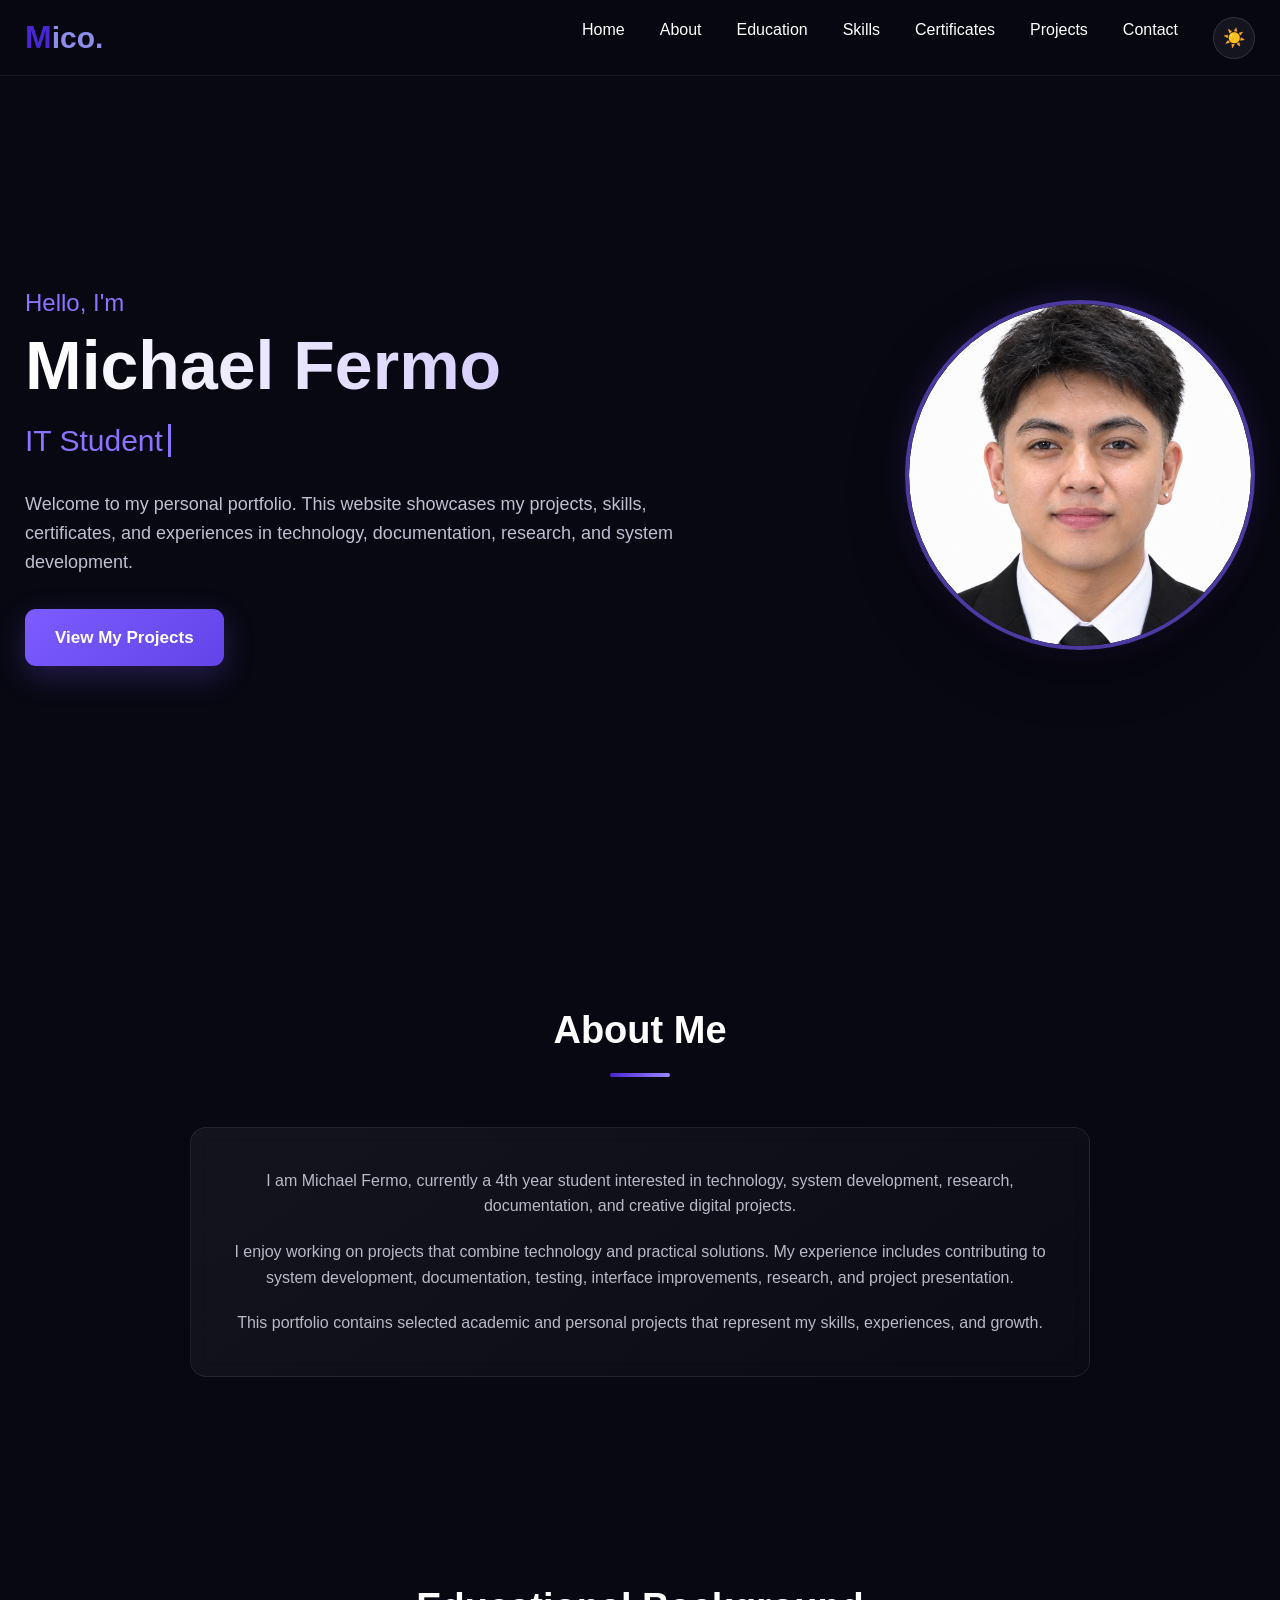
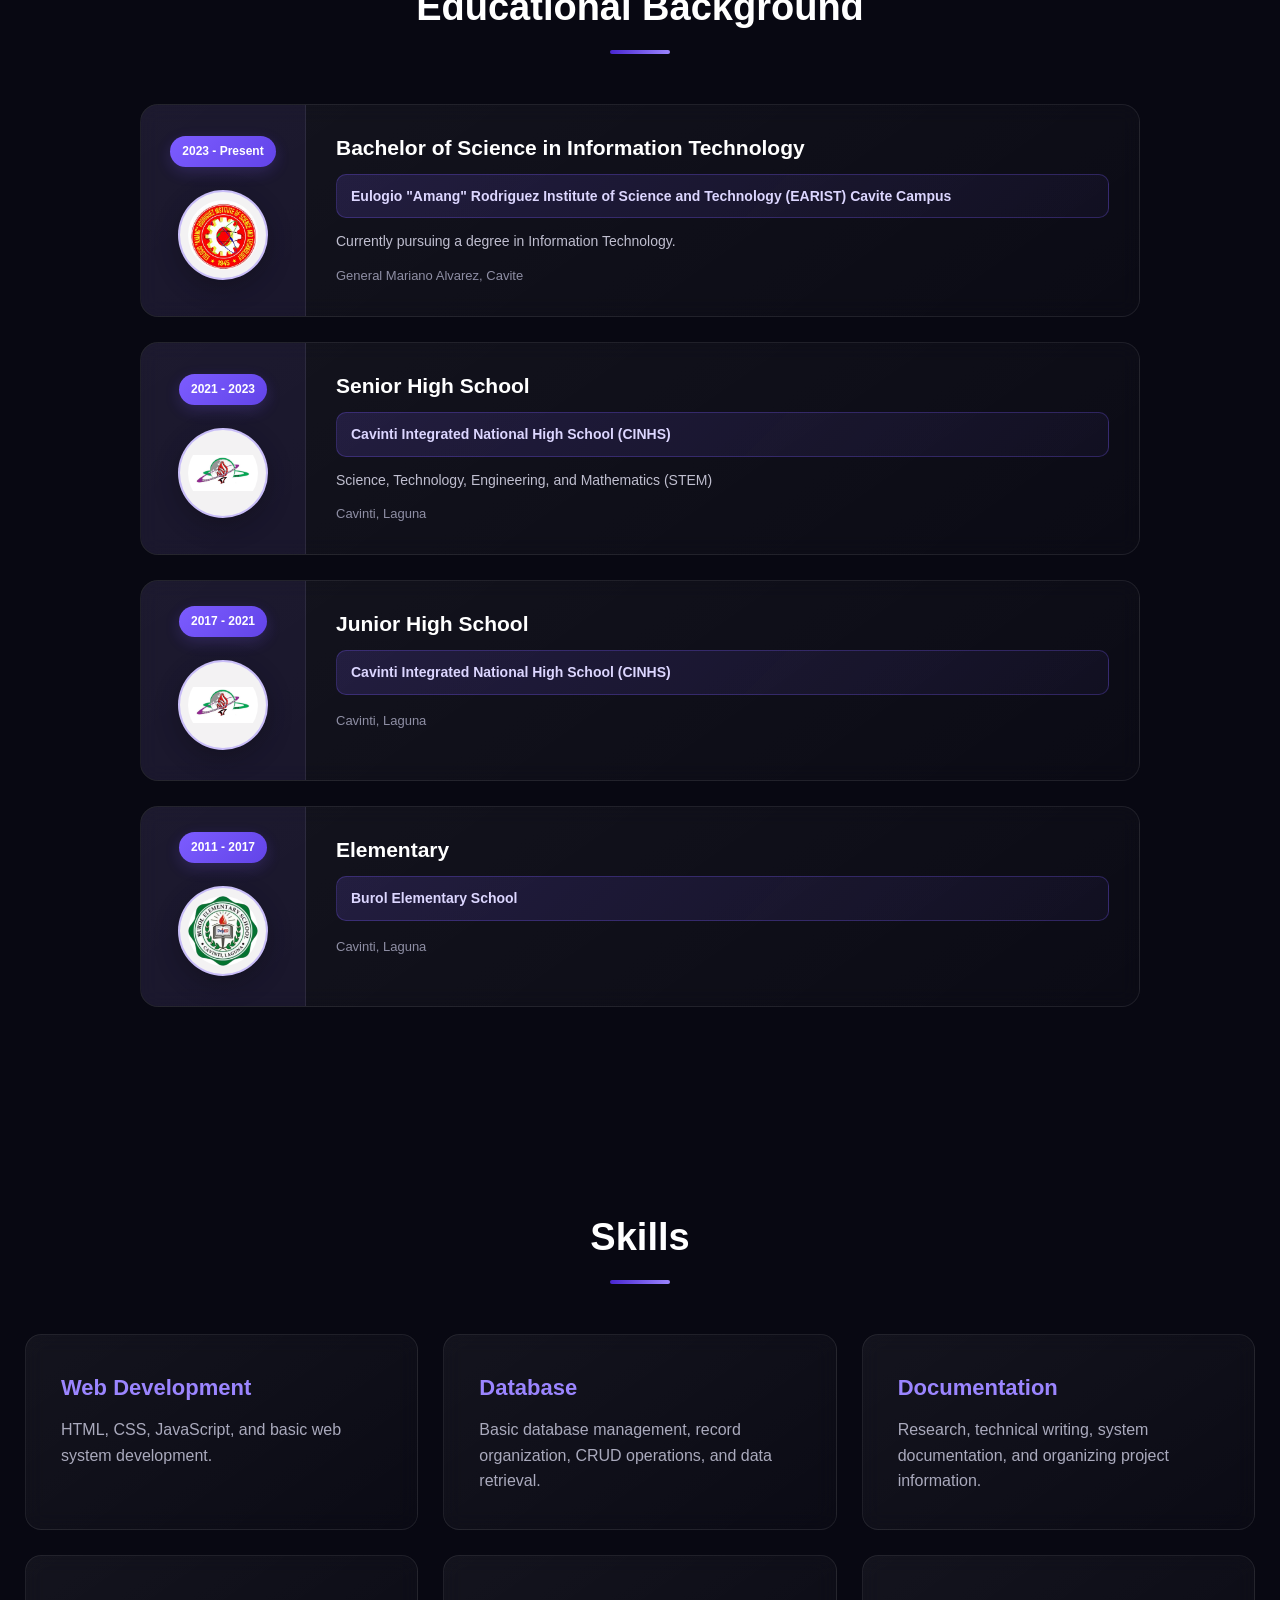
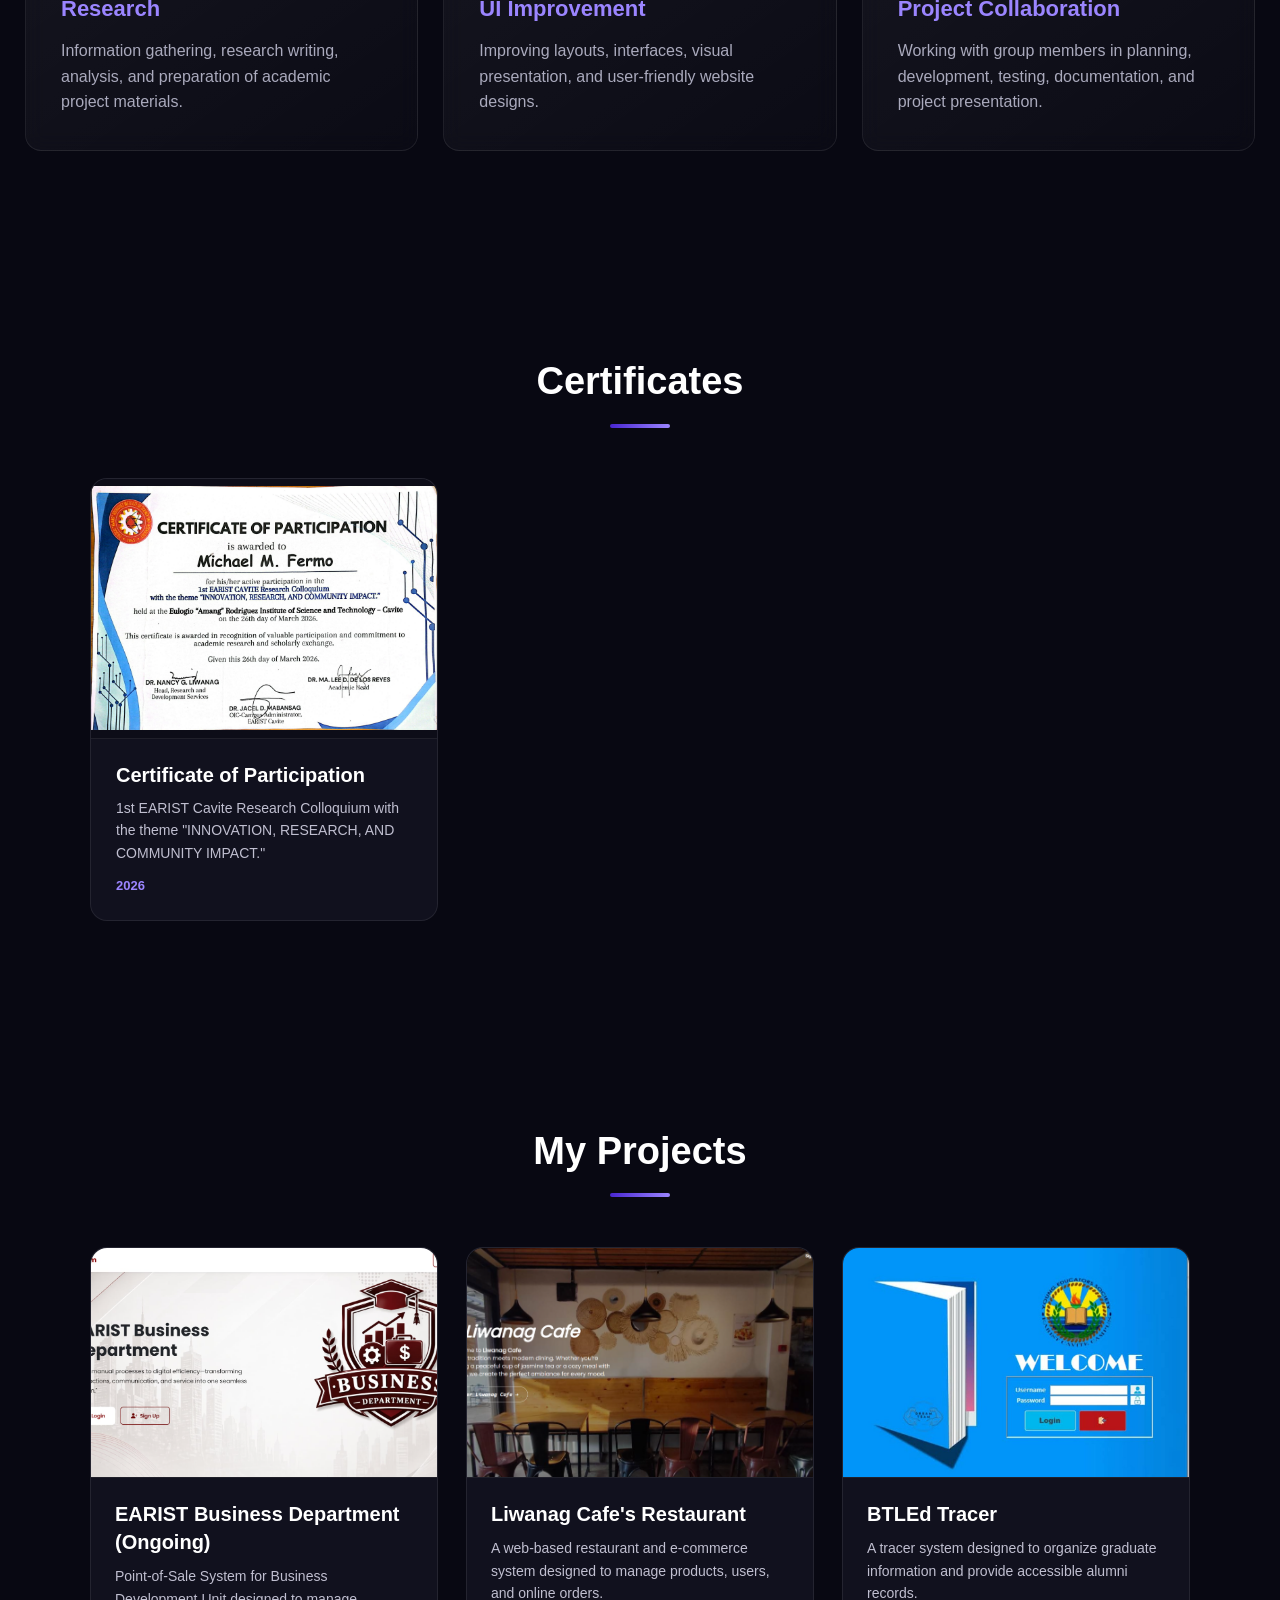
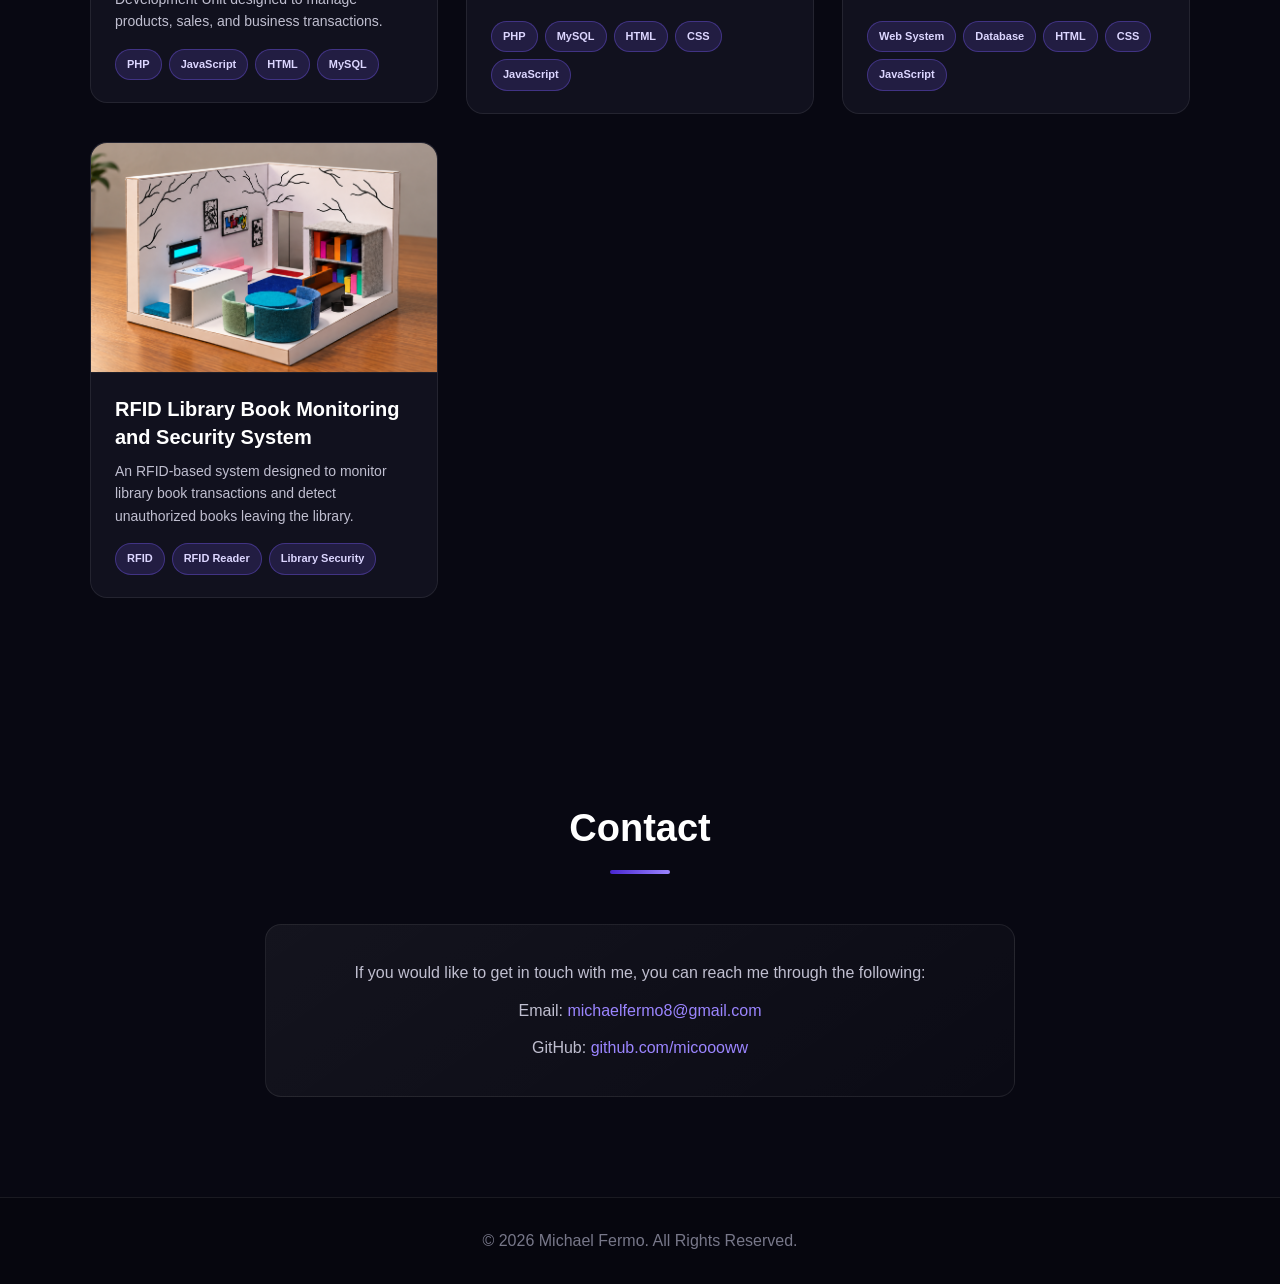
==== commit 15288922: "Fix image paths" ====
--- a/michael portfolio/index.html
+++ b/michael portfolio/index.html
@@ -88,7 +88,7 @@
 
                     <div class="photo-front">
                         <img
-                            src="myself.png"
+                            src="profile/myself.png"
                             alt="Michael Fermo"
                         >
                     </div>
@@ -515,7 +515,7 @@
 
                     <div class="portfolio-project-image">
                         <img
-                            src="projects/educ.png"
+                            src="projects/educ.jpg"
                             alt="BTLEd Tracer"
                         >
                     </div>
